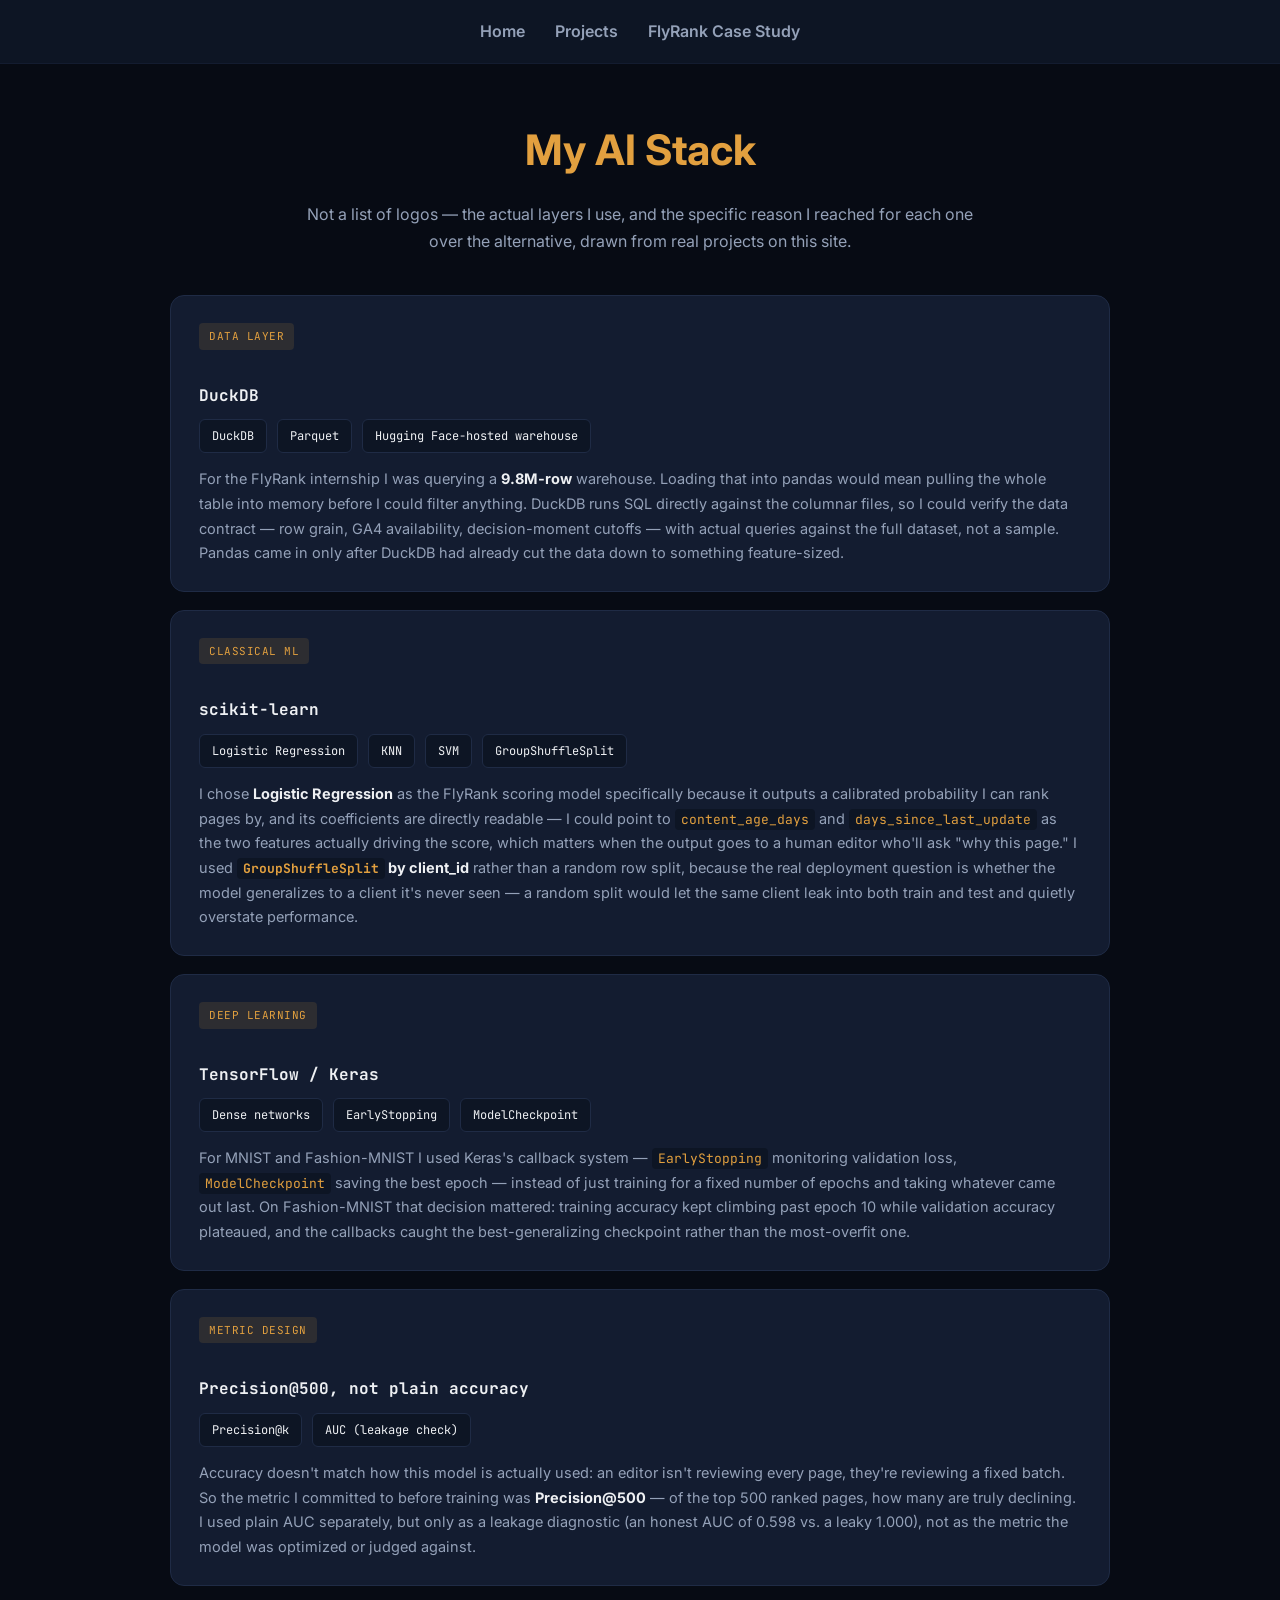
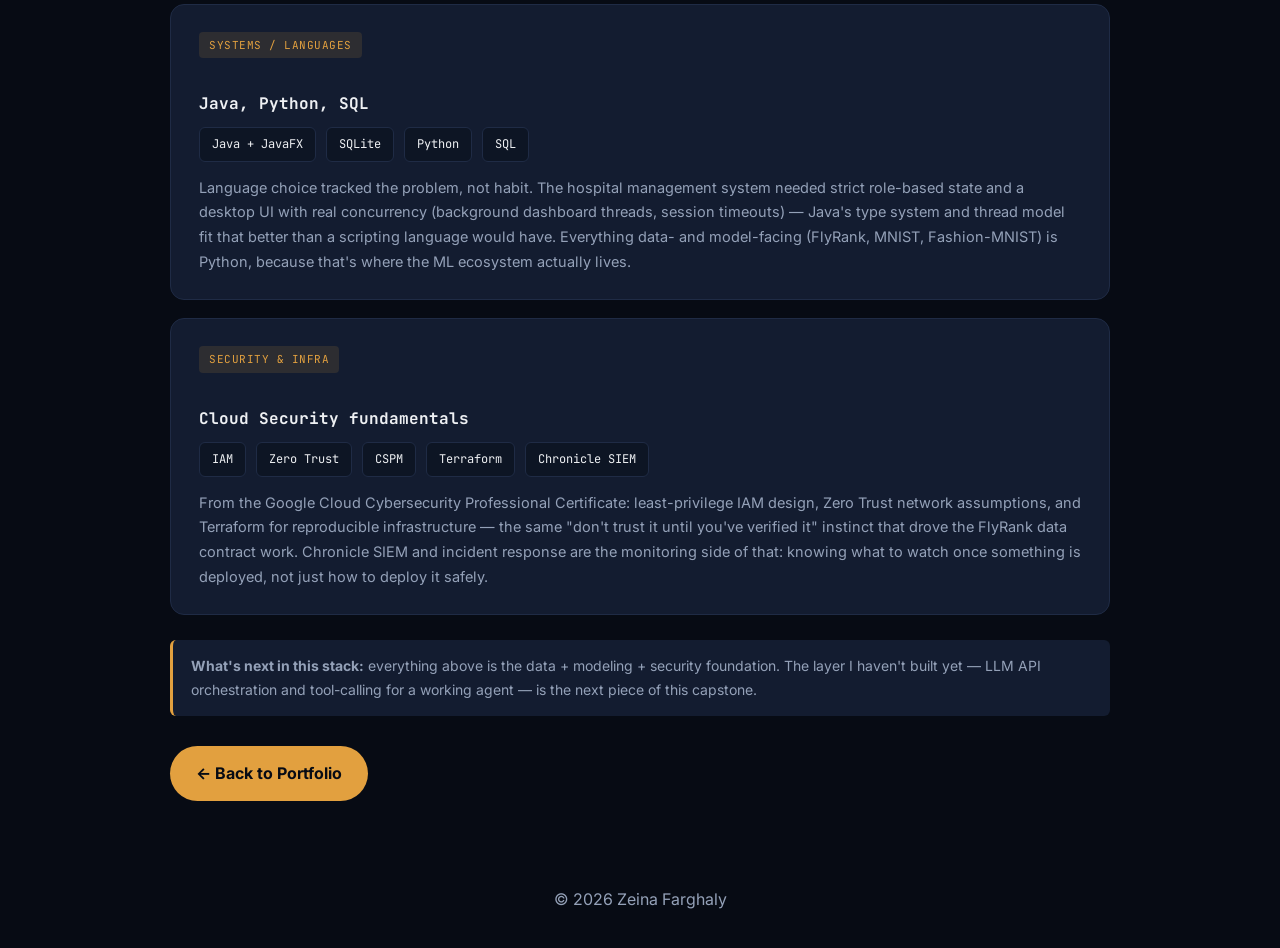
==== ai-stack.html @ b7cb05cd "Add HTML structure for My AI Stack page This file contains the HTML structure for the 'My AI Stack' " ====
<!DOCTYPE html>
<html lang="en">
<head>
<meta charset="UTF-8">
<meta name="viewport" content="width=device-width, initial-scale=1.0">
<title>My AI Stack — Zeina Farghaly</title>
 
<link href="https://fonts.googleapis.com/css2?family=JetBrains+Mono:wght@400;500;700;800&family=Inter:wght@400;500;600&display=swap" rel="stylesheet">
 
<style>
 
*{
margin:0;
padding:0;
box-sizing:border-box;
font-family:'Inter',sans-serif;
}
 
body{
background:#070b14;
color:white;
line-height:1.7;
}
 
nav{
display:flex;
justify-content:center;
gap:30px;
padding:18px;
background:#0d1524;
border-bottom:1px solid #131c30;
}
 
nav a{
color:#94a1b8;
text-decoration:none;
font-weight:600;
}
 
nav a:hover{
color:#e2a03f;
}
 
main{
max-width:1000px;
margin:auto;
padding:50px 30px;
}
 
.hero{
text-align:center;
margin-bottom:40px;
}
 
.hero h1{
font-size:42px;
color:#e2a03f;
}
 
.hero p{
margin-top:15px;
color:#94a1b8;
max-width:700px;
margin-left:auto;
margin-right:auto;
}
 
h2{
color:#e2a03f;
margin:40px 0 15px;
}
 
h3{
color:#eef0f3;
margin:22px 0 8px;
font-family:'JetBrains Mono',monospace;
font-size:16px;
}
 
.layer{
background:#131c30;
border:1px solid #1f2b45;
border-radius:14px;
padding:25px 28px;
margin-top:18px;
}
 
.layer .stack-label{
display:inline-block;
font-family:'JetBrains Mono',monospace;
font-size:11px;
letter-spacing:.5px;
text-transform:uppercase;
color:#e2a03f;
background:rgba(226,160,63,.12);
padding:4px 10px;
border-radius:4px;
margin-bottom:10px;
}
 
.tool-row{
display:flex;
gap:10px;
flex-wrap:wrap;
margin:10px 0 14px;
}
 
.tool-row span{
font-family:'JetBrains Mono',monospace;
font-size:12px;
background:#0d1524;
border:1px solid #1f2b45;
padding:6px 12px;
border-radius:6px;
color:#eef0f3;
}
 
.why{
color:#94a1b8;
font-size:14.5px;
}
 
.why strong{
color:#eef0f3;
}
 
code{
font-family:'JetBrains Mono',monospace;
background:#0d1524;
padding:2px 6px;
border-radius:4px;
font-size:13px;
color:#e2a03f;
}
 
.button{
display:inline-block;
margin-top:30px;
background:#e2a03f;
padding:14px 26px;
border-radius:30px;
color:#070b14;
text-decoration:none;
font-weight:700;
}
 
.note{
background:#131c30;
border-left:3px solid #e2a03f;
padding:14px 18px;
border-radius:6px;
color:#94a1b8;
font-size:14px;
margin-top:25px;
}
 
footer{
text-align:center;
padding:35px;
color:#94a1b8;
}
 
</style>
 
</head>
 
<body>
 
<nav>
<a href="index.html">Home</a>
<a href="index.html#projects">Projects</a>
<a href="case-flyrank.html">FlyRank Case Study</a>
</nav>
 
<main>
 
<section class="hero">
<h1>My AI Stack</h1>
<p>
Not a list of logos — the actual layers I use, and the specific reason I reached for each one over the alternative, drawn from real projects on this site.
</p>
</section>
 
<div class="layer">
<span class="stack-label">Data Layer</span>
<h3>DuckDB</h3>
<div class="tool-row"><span>DuckDB</span><span>Parquet</span><span>Hugging Face-hosted warehouse</span></div>
<p class="why">
For the FlyRank internship I was querying a <strong>9.8M-row</strong> warehouse. Loading that into pandas would mean pulling the whole table into memory before I could filter anything. DuckDB runs SQL directly against the columnar files, so I could verify the data contract — row grain, GA4 availability, decision-moment cutoffs — with actual queries against the full dataset, not a sample. Pandas came in only after DuckDB had already cut the data down to something feature-sized.
</p>
</div>
 
<div class="layer">
<span class="stack-label">Classical ML</span>
<h3>scikit-learn</h3>
<div class="tool-row"><span>Logistic Regression</span><span>KNN</span><span>SVM</span><span>GroupShuffleSplit</span></div>
<p class="why">
I chose <strong>Logistic Regression</strong> as the FlyRank scoring model specifically because it outputs a calibrated probability I can rank pages by, and its coefficients are directly readable — I could point to <code>content_age_days</code> and <code>days_since_last_update</code> as the two features actually driving the score, which matters when the output goes to a human editor who'll ask "why this page." I used <strong><code>GroupShuffleSplit</code> by client_id</strong> rather than a random row split, because the real deployment question is whether the model generalizes to a client it's never seen — a random split would let the same client leak into both train and test and quietly overstate performance.
</p>
</div>
 
<div class="layer">
<span class="stack-label">Deep Learning</span>
<h3>TensorFlow / Keras</h3>
<div class="tool-row"><span>Dense networks</span><span>EarlyStopping</span><span>ModelCheckpoint</span></div>
<p class="why">
For MNIST and Fashion-MNIST I used Keras's callback system — <code>EarlyStopping</code> monitoring validation loss, <code>ModelCheckpoint</code> saving the best epoch — instead of just training for a fixed number of epochs and taking whatever came out last. On Fashion-MNIST that decision mattered: training accuracy kept climbing past epoch 10 while validation accuracy plateaued, and the callbacks caught the best-generalizing checkpoint rather than the most-overfit one.
</p>
</div>
 
<div class="layer">
<span class="stack-label">Metric Design</span>
<h3>Precision@500, not plain accuracy</h3>
<div class="tool-row"><span>Precision@k</span><span>AUC (leakage check)</span></div>
<p class="why">
Accuracy doesn't match how this model is actually used: an editor isn't reviewing every page, they're reviewing a fixed batch. So the metric I committed to before training was <strong>Precision@500</strong> — of the top 500 ranked pages, how many are truly declining. I used plain AUC separately, but only as a leakage diagnostic (an honest AUC of 0.598 vs. a leaky 1.000), not as the metric the model was optimized or judged against.
</p>
</div>
 
<div class="layer">
<span class="stack-label">Systems / Languages</span>
<h3>Java, Python, SQL</h3>
<div class="tool-row"><span>Java + JavaFX</span><span>SQLite</span><span>Python</span><span>SQL</span></div>
<p class="why">
Language choice tracked the problem, not habit. The hospital management system needed strict role-based state and a desktop UI with real concurrency (background dashboard threads, session timeouts) — Java's type system and thread model fit that better than a scripting language would have. Everything data- and model-facing (FlyRank, MNIST, Fashion-MNIST) is Python, because that's where the ML ecosystem actually lives.
</p>
</div>
 
<div class="layer">
<span class="stack-label">Security & Infra</span>
<h3>Cloud Security fundamentals</h3>
<div class="tool-row"><span>IAM</span><span>Zero Trust</span><span>CSPM</span><span>Terraform</span><span>Chronicle SIEM</span></div>
<p class="why">
From the Google Cloud Cybersecurity Professional Certificate: least-privilege IAM design, Zero Trust network assumptions, and Terraform for reproducible infrastructure — the same "don't trust it until you've verified it" instinct that drove the FlyRank data contract work. Chronicle SIEM and incident response are the monitoring side of that: knowing what to watch once something is deployed, not just how to deploy it safely.
</p>
</div>
 
<div class="note">
<strong>What's next in this stack:</strong> everything above is the data + modeling + security foundation. The layer I haven't built yet — LLM API orchestration and tool-calling for a working agent — is the next piece of this capstone.
</div>
 
<a class="button" href="index.html">
← Back to Portfolio
</a>
 
</main>
 
<footer>
© 2026 Zeina Farghaly
</footer>
 
</body>
</html>
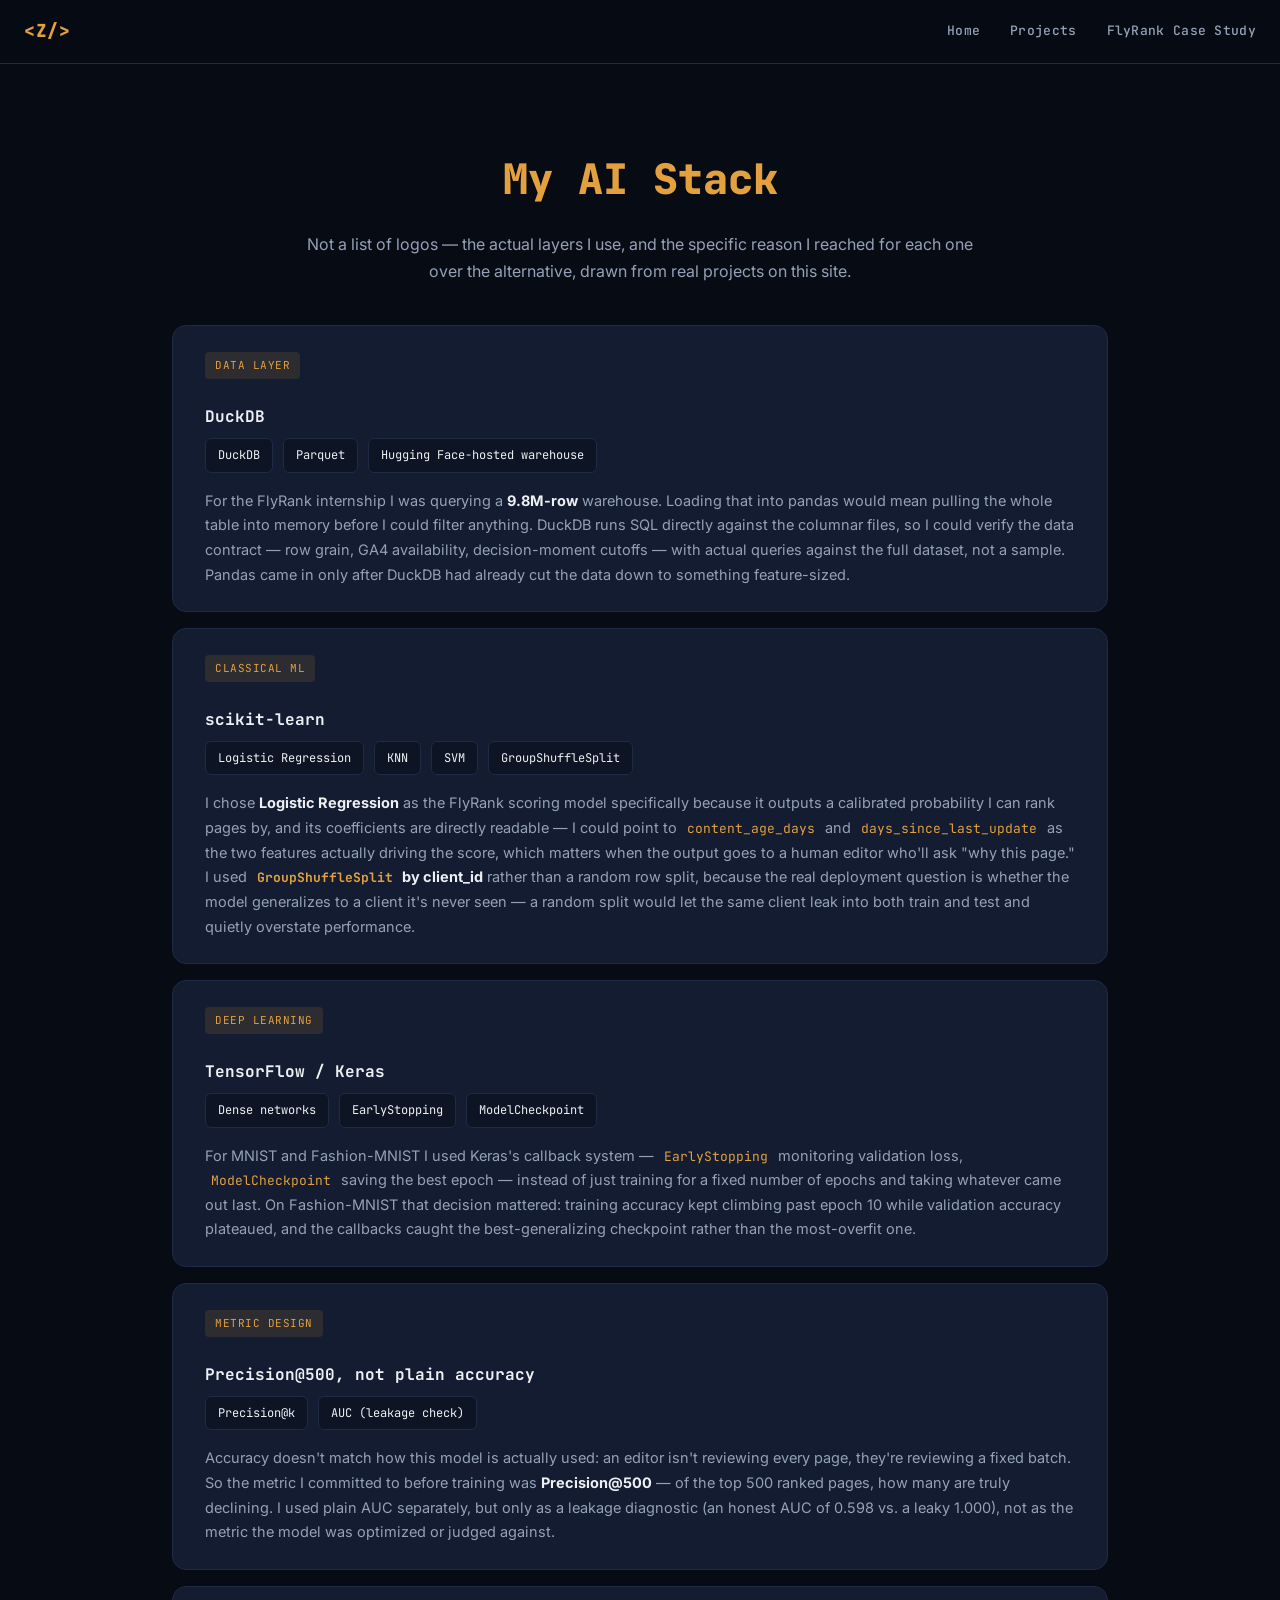
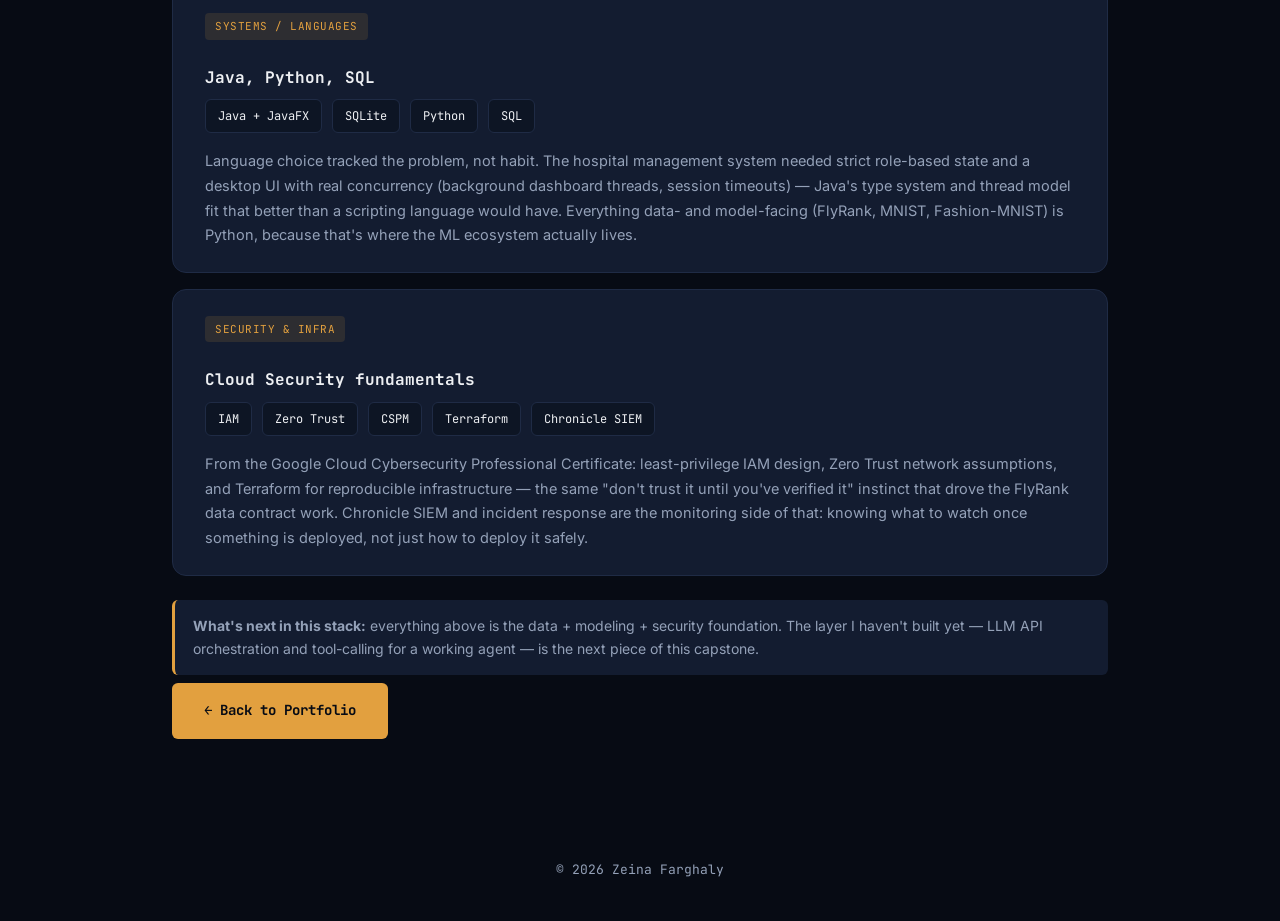
==== commit 26f8ddee: "Update canonical links and navigation styles" ====
--- a/ai-stack.html
+++ b/ai-stack.html
@@ -4,172 +4,35 @@
 <meta charset="UTF-8">
 <meta name="viewport" content="width=device-width, initial-scale=1.0">
 <title>My AI Stack — Zeina Farghaly</title>
+<meta name="description" content="The tools, frameworks, and workflow Zeina Farghaly uses to build and ship machine learning projects.">
+<link rel="canonical" href="https://zeina-farghaly.vercel.app/ai-stack.html">
+<meta property="og:type" content="website">
+<meta property="og:title" content="My AI Stack — Zeina Farghaly">
+<meta property="og:description" content="The tools, frameworks, and workflow Zeina Farghaly uses to build and ship machine learning projects.">
+<meta property="og:url" content="https://zeina-farghaly.vercel.app/ai-stack.html">
+<meta property="og:image" content="https://zeina-farghaly.vercel.app/assets/social-preview.png">
+<meta name="twitter:card" content="summary_large_image">
+<meta name="twitter:title" content="My AI Stack — Zeina Farghaly">
+<meta name="twitter:description" content="The tools, frameworks, and workflow Zeina Farghaly uses to build and ship machine learning projects.">
+<meta name="twitter:image" content="https://zeina-farghaly.vercel.app/assets/social-preview.png">
+<link rel="icon" type="image/x-icon" href="assets/favicon.ico">
+<link rel="icon" type="image/png" sizes="32x32" href="assets/favicon-32.png">
+<link rel="apple-touch-icon" href="assets/apple-touch-icon.png">
+ 
  
 <link href="https://fonts.googleapis.com/css2?family=JetBrains+Mono:wght@400;500;700;800&family=Inter:wght@400;500;600&display=swap" rel="stylesheet">
  
-<style>
- 
-*{
-margin:0;
-padding:0;
-box-sizing:border-box;
-font-family:'Inter',sans-serif;
-}
- 
-body{
-background:#070b14;
-color:white;
-line-height:1.7;
-}
- 
-nav{
-display:flex;
-justify-content:center;
-gap:30px;
-padding:18px;
-background:#0d1524;
-border-bottom:1px solid #131c30;
-}
- 
-nav a{
-color:#94a1b8;
-text-decoration:none;
-font-weight:600;
-}
- 
-nav a:hover{
-color:#e2a03f;
-}
- 
-main{
-max-width:1000px;
-margin:auto;
-padding:50px 30px;
-}
- 
-.hero{
-text-align:center;
-margin-bottom:40px;
-}
- 
-.hero h1{
-font-size:42px;
-color:#e2a03f;
-}
- 
-.hero p{
-margin-top:15px;
-color:#94a1b8;
-max-width:700px;
-margin-left:auto;
-margin-right:auto;
-}
- 
-h2{
-color:#e2a03f;
-margin:40px 0 15px;
-}
- 
-h3{
-color:#eef0f3;
-margin:22px 0 8px;
-font-family:'JetBrains Mono',monospace;
-font-size:16px;
-}
- 
-.layer{
-background:#131c30;
-border:1px solid #1f2b45;
-border-radius:14px;
-padding:25px 28px;
-margin-top:18px;
-}
- 
-.layer .stack-label{
-display:inline-block;
-font-family:'JetBrains Mono',monospace;
-font-size:11px;
-letter-spacing:.5px;
-text-transform:uppercase;
-color:#e2a03f;
-background:rgba(226,160,63,.12);
-padding:4px 10px;
-border-radius:4px;
-margin-bottom:10px;
-}
- 
-.tool-row{
-display:flex;
-gap:10px;
-flex-wrap:wrap;
-margin:10px 0 14px;
-}
- 
-.tool-row span{
-font-family:'JetBrains Mono',monospace;
-font-size:12px;
-background:#0d1524;
-border:1px solid #1f2b45;
-padding:6px 12px;
-border-radius:6px;
-color:#eef0f3;
-}
- 
-.why{
-color:#94a1b8;
-font-size:14.5px;
-}
- 
-.why strong{
-color:#eef0f3;
-}
- 
-code{
-font-family:'JetBrains Mono',monospace;
-background:#0d1524;
-padding:2px 6px;
-border-radius:4px;
-font-size:13px;
-color:#e2a03f;
-}
- 
-.button{
-display:inline-block;
-margin-top:30px;
-background:#e2a03f;
-padding:14px 26px;
-border-radius:30px;
-color:#070b14;
-text-decoration:none;
-font-weight:700;
-}
- 
-.note{
-background:#131c30;
-border-left:3px solid #e2a03f;
-padding:14px 18px;
-border-radius:6px;
-color:#94a1b8;
-font-size:14px;
-margin-top:25px;
-}
- 
-footer{
-text-align:center;
-padding:35px;
-color:#94a1b8;
-}
- 
-</style>
+<link rel="stylesheet" href="styles.css">
  
 </head>
  
 <body>
  
 <nav>
-<a href="index.html">Home</a>
-<a href="index.html#projects">Projects</a>
-<a href="case-flyrank.html">FlyRank Case Study</a>
+    <a href="index.html" class="logo">&lt;Z/&gt;</a>
+    <a href="index.html" class="link">Home</a>
+    <a href="index.html#projects" class="link">Projects</a>
+    <a href="case-flyrank.html" class="link">FlyRank Case Study</a>
 </nav>
  
 <main>
@@ -239,7 +102,7 @@
 <strong>What's next in this stack:</strong> everything above is the data + modeling + security foundation. The layer I haven't built yet — LLM API orchestration and tool-calling for a working agent — is the next piece of this capstone.
 </div>
  
-<a class="button" href="index.html">
+<a class="btn" href="index.html">
 ← Back to Portfolio
 </a>
  
--- a/styles.css
+++ b/styles.css
@@ -0,0 +1,417 @@
+:root{
+--navy-950:#070b14;
+--navy-900:#0d1524;
+--navy-800:#131c30;
+--navy-700:#1f2b45;
+--amber-500:#e2a03f;
+--amber-300:#f2c572;
+--text-primary:#eef0f3;
+--text-secondary:#94a1b8;
+--mono:'JetBrains Mono',monospace;
+--sans:'Inter',sans-serif;
+--space-1:8px;
+--space-2:16px;
+--space-3:24px;
+--space-4:32px;
+--space-5:40px;
+--space-8:64px;
+--space-10:80px;
+--radius-xs:4px;
+--radius-sm:6px;
+--radius-md:12px;
+}
+*{
+margin:0;
+padding:0;
+box-sizing:border-box;
+font-family:var(--sans);
+}
+body{
+background:var(--navy-950);
+color:var(--text-primary);
+line-height:1.7;
+}
+
+/* Nav */
+nav{
+position:sticky;
+top:0;
+z-index:100;
+background:rgba(7,11,20,0.92);
+backdrop-filter:blur(8px);
+border-bottom:1px solid var(--navy-700);
+display:flex;
+justify-content:center;
+align-items:center;
+gap:30px;
+padding:var(--space-2) var(--space-3);
+flex-wrap:wrap;
+}
+nav .logo{
+font-family:var(--mono);
+font-weight:800;
+color:var(--amber-500);
+font-size:18px;
+letter-spacing:.5px;
+margin-right:auto;
+text-decoration:none;
+}
+nav a.link{
+color:var(--text-secondary);
+text-decoration:none;
+font-family:var(--mono);
+font-size:13px;
+font-weight:500;
+letter-spacing:.3px;
+transition:.2s;
+}
+nav a.link:hover, nav a.link.active{
+color:var(--amber-500);
+}
+
+/* Layout */
+main{
+max-width:1000px;
+margin:auto;
+padding:var(--space-10) var(--space-4);
+}
+section{
+scroll-margin-top:70px;
+}
+
+/* Hero (case-study / sub-pages) */
+.hero{
+text-align:center;
+margin-bottom:var(--space-5);
+}
+.hero h1{
+font-family:var(--mono);
+font-size:42px;
+color:var(--amber-500);
+font-weight:800;
+}
+.hero h2{
+margin-top:var(--space-2);
+font-weight:400;
+color:var(--text-secondary);
+font-family:var(--mono);
+font-size:16px;
+letter-spacing:.5px;
+}
+.hero p{
+margin-top:var(--space-2);
+color:var(--text-secondary);
+max-width:700px;
+margin-left:auto;
+margin-right:auto;
+}
+
+/* Buttons */
+.btn{
+display:inline-block;
+text-decoration:none;
+color:var(--navy-950);
+padding:var(--space-2) var(--space-4);
+border-radius:var(--radius-sm);
+margin:var(--space-1) var(--space-1) 0 0;
+background:var(--amber-500);
+font-family:var(--mono);
+font-weight:700;
+font-size:14px;
+transition:.2s;
+}
+.btn:hover{
+background:var(--amber-300);
+}
+.buttons{
+margin-top:var(--space-4);
+}
+.back{
+display:inline-block;
+margin-top:var(--space-5);
+color:var(--amber-500);
+text-decoration:none;
+font-weight:600;
+font-family:var(--mono);
+}
+
+/* Headings */
+h2{
+font-family:var(--mono);
+color:var(--amber-500);
+font-weight:700;
+font-size:22px;
+letter-spacing:.3px;
+margin:var(--space-4) 0 var(--space-2);
+}
+h3{
+font-family:var(--mono);
+color:var(--text-primary);
+font-size:16px;
+margin:var(--space-2) 0 var(--space-1);
+}
+
+/* Cards */
+.cards{
+display:grid;
+grid-template-columns:repeat(auto-fit,minmax(260px,1fr));
+gap:var(--space-2);
+margin-top:var(--space-2);
+}
+.card{
+background:var(--navy-800);
+border:1px solid var(--navy-700);
+padding:var(--space-3);
+border-radius:var(--radius-md);
+transition:.25s;
+text-decoration:none;
+color:inherit;
+display:flex;
+flex-direction:column;
+}
+.card.linkable{
+cursor:pointer;
+display:block;
+}
+.card:hover, .card.linkable:hover{
+transform:translateY(-6px);
+border-color:var(--amber-500);
+}
+.card h3{
+font-family:var(--mono);
+color:var(--amber-500);
+font-size:15px;
+font-weight:600;
+margin-bottom:var(--space-1);
+}
+
+/* Stats */
+.stats{
+display:grid;
+grid-template-columns:repeat(auto-fit,minmax(180px,1fr));
+gap:var(--space-2);
+margin:var(--space-4) 0;
+}
+.stat{
+background:var(--navy-800);
+border:1px solid var(--navy-700);
+padding:var(--space-2);
+border-radius:var(--radius-md);
+text-align:center;
+}
+.stat h2{
+color:var(--amber-500);
+font-size:28px;
+margin:0;
+}
+.stat p{
+color:var(--text-secondary);
+font-size:13px;
+margin-top:4px;
+}
+
+/* Tags & tech chips */
+.tag{
+display:inline-block;
+font-family:var(--mono);
+font-size:11px;
+letter-spacing:.5px;
+text-transform:uppercase;
+padding:4px 10px;
+border-radius:var(--radius-xs);
+margin-bottom:var(--space-2);
+width:fit-content;
+}
+.tag.ready{
+background:rgba(226,160,63,.15);
+color:var(--amber-500);
+}
+.tag.progress{
+background:rgba(148,163,184,.15);
+color:var(--text-secondary);
+}
+.metric{
+font-weight:700;
+color:var(--text-primary);
+margin:var(--space-1) 0 var(--space-2);
+}
+.tech-stack{
+display:flex;
+flex-wrap:wrap;
+gap:8px;
+margin-top:auto;
+margin-bottom:var(--space-2);
+}
+.tech-stack span{
+background:rgba(226,160,63,.12);
+border:1px solid rgba(226,160,63,.35);
+color:var(--amber-300);
+padding:5px 10px;
+border-radius:20px;
+font-size:12px;
+font-family:var(--mono);
+}
+.cta{
+font-family:var(--mono);
+font-size:13px;
+color:var(--amber-500);
+font-weight:600;
+margin-top:var(--space-2);
+}
+
+/* Skills list */
+.skills span{
+display:inline-block;
+font-family:var(--mono);
+font-size:13px;
+padding:9px 16px;
+margin:6px;
+background:var(--navy-800);
+border:1px solid var(--navy-700);
+color:var(--text-primary);
+border-radius:var(--radius-sm);
+}
+
+/* Gallery */
+.gallery{
+display:grid;
+grid-template-columns:repeat(auto-fit,minmax(280px,1fr));
+gap:18px;
+margin-top:var(--space-2);
+}
+.gallery img{
+width:100%;
+height:auto;
+border-radius:var(--radius-md);
+border:1px solid var(--navy-700);
+}
+
+/* Callouts & code */
+.note{
+background:var(--navy-800);
+border-left:3px solid var(--amber-500);
+padding:14px 18px;
+border-radius:var(--radius-sm);
+color:var(--text-secondary);
+font-size:14px;
+margin-top:var(--space-3);
+}
+.note a{
+color:var(--amber-500);
+}
+code{
+font-family:var(--mono);
+background:var(--navy-800);
+padding:2px 6px;
+border-radius:var(--radius-xs);
+font-size:13px;
+color:var(--amber-500);
+}
+
+/* AI stack page */
+.layer{
+background:var(--navy-800);
+border:1px solid var(--navy-700);
+border-radius:14px;
+padding:var(--space-3) var(--space-4);
+margin-top:var(--space-2);
+}
+.layer .stack-label{
+display:inline-block;
+font-family:var(--mono);
+font-size:11px;
+letter-spacing:.5px;
+text-transform:uppercase;
+color:var(--amber-500);
+background:rgba(226,160,63,.12);
+padding:4px 10px;
+border-radius:var(--radius-xs);
+margin-bottom:var(--space-1);
+}
+.tool-row{
+display:flex;
+gap:10px;
+flex-wrap:wrap;
+margin:var(--space-1) 0 var(--space-2);
+}
+.tool-row span{
+font-family:var(--mono);
+font-size:12px;
+background:var(--navy-900);
+border:1px solid var(--navy-700);
+padding:6px 12px;
+border-radius:var(--radius-sm);
+color:var(--text-primary);
+}
+.why{
+color:var(--text-secondary);
+font-size:14.5px;
+}
+.why strong{
+color:var(--text-primary);
+}
+
+/* Lists */
+ul{
+padding-left:20px;
+}
+
+/* Contact form */
+form{
+max-width:500px;
+margin-top:var(--space-3);
+}
+form label{
+font-family:var(--mono);
+font-size:13px;
+color:var(--text-secondary);
+display:block;
+margin-bottom:6px;
+}
+form input,
+form textarea{
+width:100%;
+background:var(--navy-800);
+border:1px solid var(--navy-700);
+color:var(--text-primary);
+padding:12px 14px;
+border-radius:var(--radius-sm);
+font-family:var(--sans);
+font-size:14px;
+margin-bottom:var(--space-2);
+}
+form input:focus,
+form textarea:focus{
+outline:none;
+border-color:var(--amber-500);
+}
+form textarea{
+resize:vertical;
+}
+form button{
+font-family:var(--mono);
+font-weight:700;
+font-size:14px;
+color:var(--navy-950);
+background:var(--amber-500);
+border:none;
+padding:14px 28px;
+border-radius:var(--radius-sm);
+cursor:pointer;
+transition:.2s;
+}
+form button:hover{
+background:var(--amber-300);
+}
+form button:disabled{
+opacity:.6;
+cursor:default;
+}
+
+footer{
+text-align:center;
+padding:var(--space-5);
+color:var(--text-secondary);
+font-family:var(--mono);
+font-size:13px;
+}
